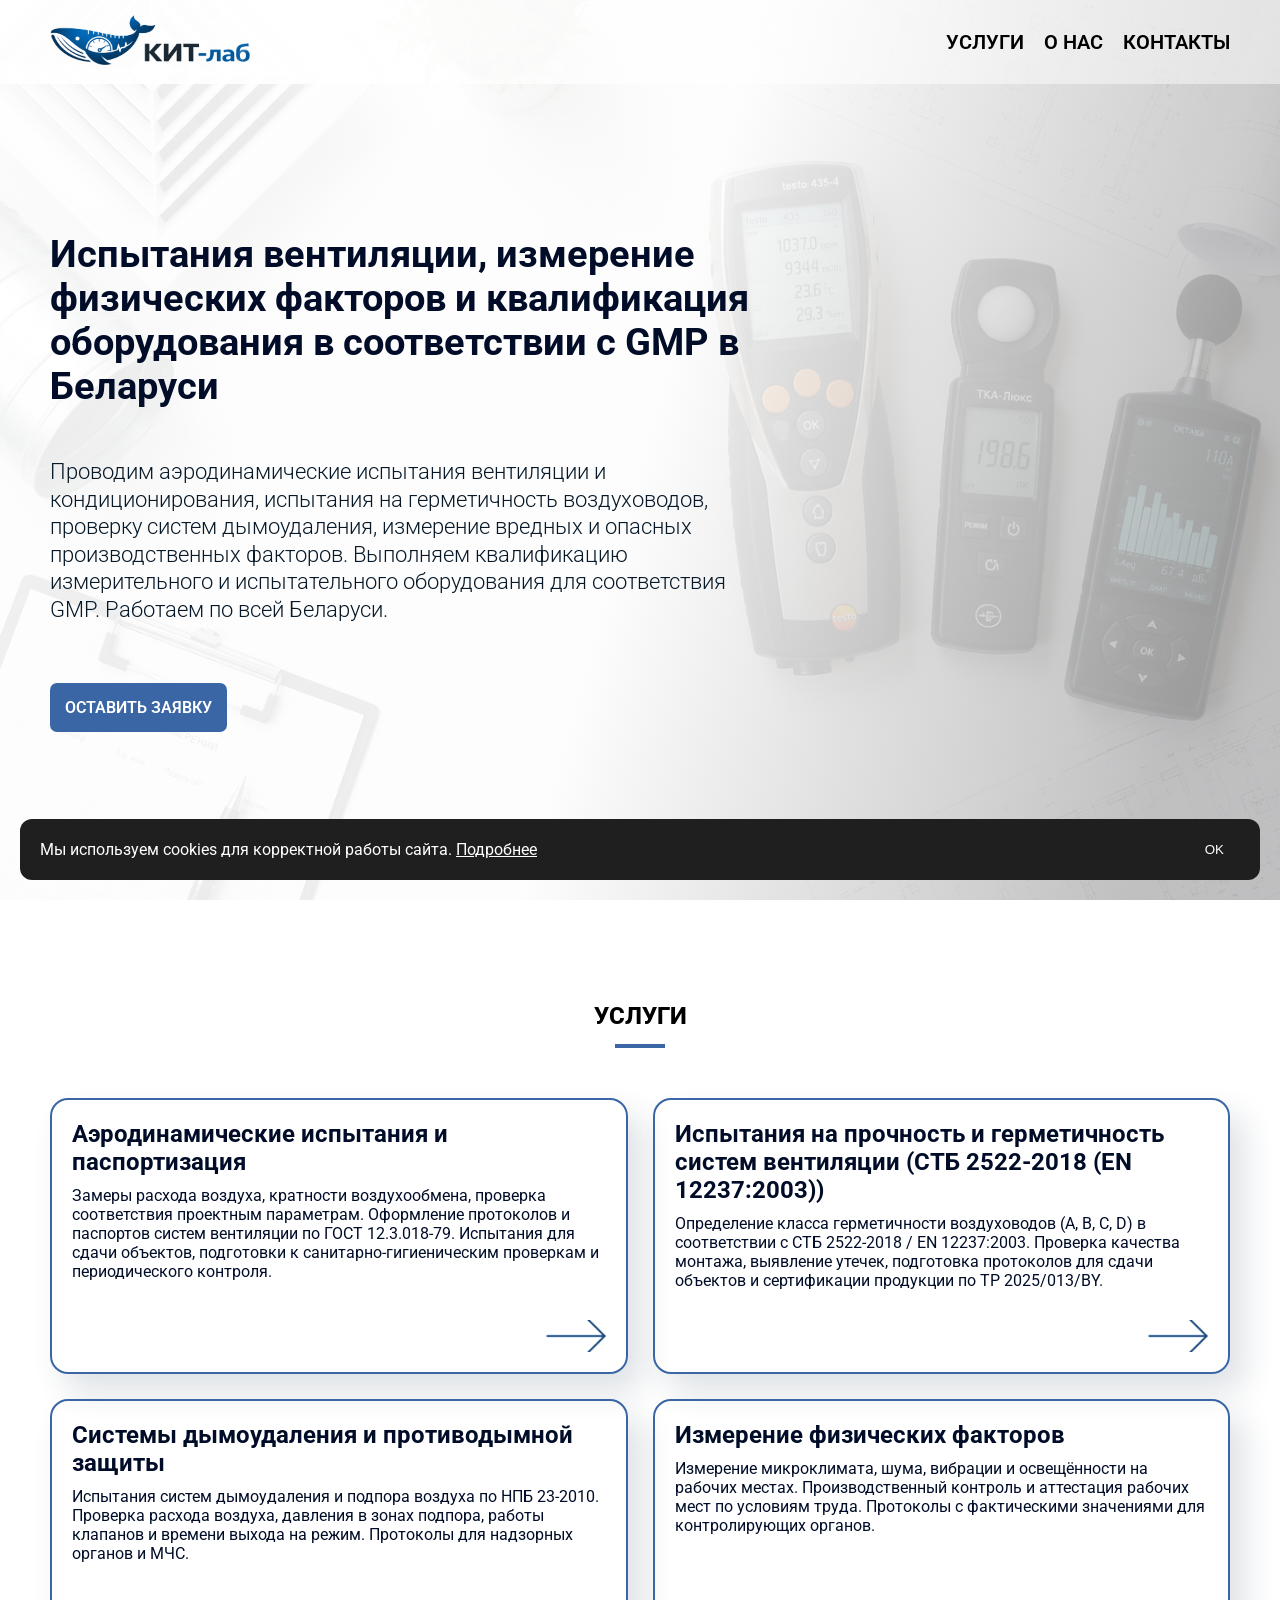
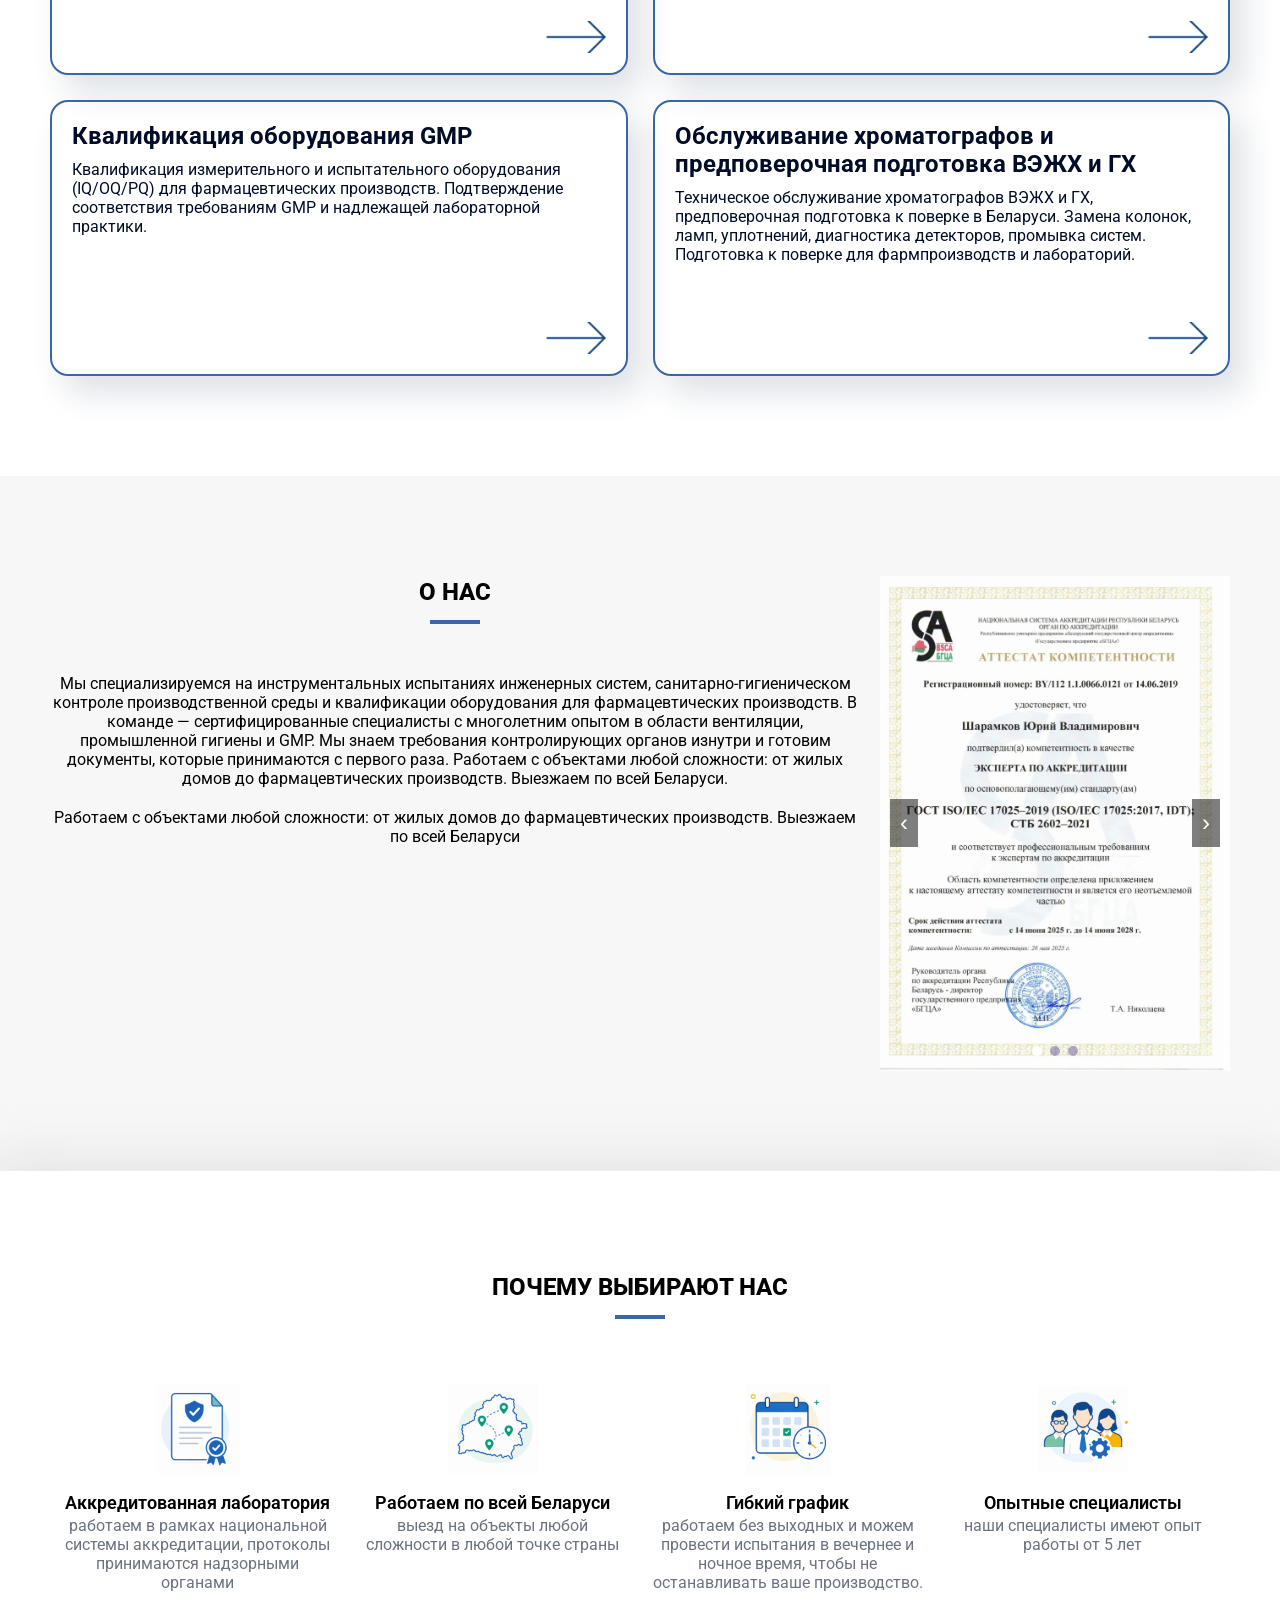
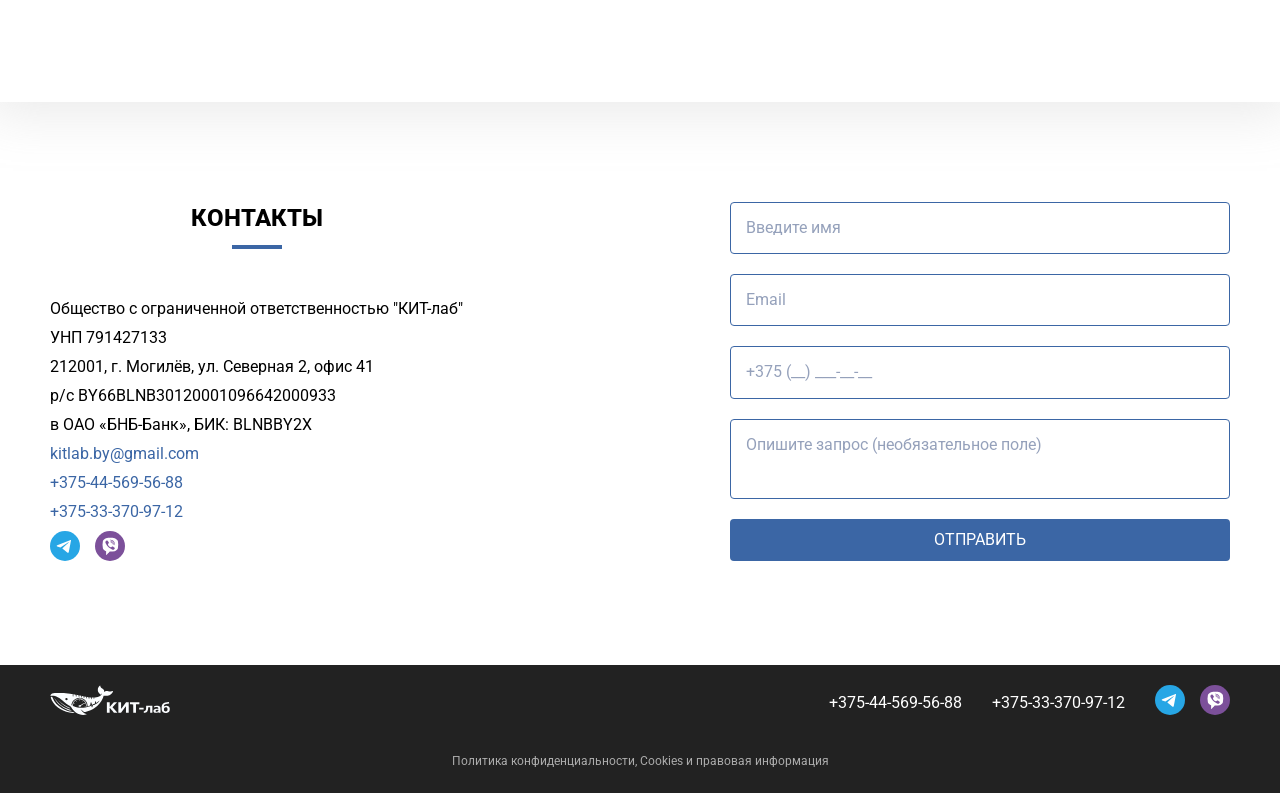
==== index.html @ 5da73a78 "first commit" ====
<!DOCTYPE html>
<html lang="ru">

<head>
	<meta charset="UTF-8">
	<meta name="viewport" content="width=device-width, initial-scale=1.0">

	<title>Испытания вентиляции, измерение физических факторов на рабочих местах и квалификация оборудования GMP |
		КИТ-лаб</title>

	<meta name="description"
		content="КИТ-лаб — аэродинамические испытания вентиляции, испытания на герметичность по СТБ 2522, системы дымоудаления, измерение физических факторов на рабочих местах и квалификация оборудования GMP. Могилёв и вся Беларусь.">
	<meta name="keywords"
		content="испытания вентиляции, паспортизация вентиляции, герметичность воздуховодов, СТБ 2522, системы дымоудаления, санитарно-гигиенический контроль, измерение микроклимата, шум на рабочих местах, квалификация оборудования GMP, аттестация рабочих мест, Могилёв, Беларусь">
	<!-- <meta property="og:type" content="website">
	<meta property="og:title" content="КИТ-лаб">
	<meta property="og:description" content="Аккредитация лабораторий, метрология, ППК и сертификация">
	<meta property="og:image" content="https://kit-lab.by/img/preview.jpg">
	<meta property="og:image:width" content="1200">
	<meta property="og:image:height" content="630">
	<meta property="og:url" content="https://kit-lab.by">
	<link rel="icon" href="/favicon.ico" sizes="any">
	<link rel="icon" href="https://kit-lab.by/favicon.ico" type="image/x-icon">
	<link rel="icon" type="image/svg+xml" href="/favicon.svg">
	<link rel="canonical" href="https://kit-lab.by/"> -->
	<link rel="preconnect" href="https://fonts.googleapis.com">
	<link rel="preconnect" href="https://fonts.gstatic.com" crossorigin>
	<link href="https://fonts.googleapis.com/css2?family=Roboto:ital,wght@0,100..900;1,100..900&display=swap"
		rel="stylesheet">
	<link rel="stylesheet" href="./css/style.css">
	<!-- <script type="application/ld+json">
{
  "@context": "https://schema.org",
  "@type": "Organization",
  "name": "КИТ-лаб",
  "url": "https://kit-lab.by",
  "logo": "https://kit-lab.by/img/logo.png",
  "email": "kitlab.by@gmail.com",
  "telephone": "+375445695688",
  "address": {
    "@type": "PostalAddress",
    "streetAddress": "ул. Северная 2, офис 41",
    "addressLocality": "Могилёв",
    "addressCountry": "BY"
  },
  "sameAs": [
    "https://t.me/LabKonsalting"
  ]
}
</script>
	<script type="application/ld+json">
{
  "@context": "https://schema.org",
  "@type": "ProfessionalService",
  "name": "КИТ-лаб",
  "image": "https://kit-lab.by/img/preview.jpg",
  "url": "https://kit-lab.by",
  "telephone": "+375445695688",
  "priceRange": "$$",
  "address": {
    "@type": "PostalAddress",
    "streetAddress": "ул. Северная 2, офис 41",
    "addressLocality": "Могилёв",
    "addressCountry": "BY"
  }
}
</script>
	<script type="application/ld+json">
{
  "@context": "https://schema.org",
  "@type": "WebSite",
  "name": "КИТ-лаб",
  "url": "https://kit-lab.by"
}
</script> -->
</head>

<body>
	<div class="header-hero">
		<header class="header">
			<div class="container">
				<div class="header-wrapper">
					<a href="index.html" class="header-logo">
						<img class="logo-img" src="./img/logo.png" alt="КИТ-лаб">
					</a>
					<button class="burger" id="burger" aria-label="Открыть меню">
						<span></span>
						<span></span>
						<span></span>
					</button>
					<nav class="menu" id="menu">
						<ul class="menu-list">
							<li class="menu-item"><a href="#area" class="link-main">Услуги</a></li>
							<li class="menu-item"><a href="#about" class=" link-main">О нас</a></li>
							<li class="menu-item"><a href="#contact" class=" link-main">Контакты</a></li>
						</ul>
					</nav>
				</div>
			</div>
		</header>
		<section class="hero">
			<div class="container">
				<div class="hero-wrapper">
					<h1 class="hero-title">Испытания вентиляции, измерение физических факторов и квалификация оборудования в
						соответствии с GMP в Беларуси
					</h1>
					<h2 class="hero-text">Проводим аэродинамические испытания вентиляции и кондиционирования, испытания на
						герметичность воздуховодов, проверку систем дымоудаления, измерение вредных и опасных производственных
						факторов. Выполняем квалификацию измерительного и испытательного оборудования для соответствия GMP.
						Работаем по всей Беларуси.</h2>
					<div class="btn-block">
						<a class="hero-button" href="#contact">Оставить заявку</a>
					</div>
				</div>
			</div>
		</section>
	</div>
	<div class="wrap">
		<main class="main">
			<section class="area" id="area">
				<div class="container">
					<h2 class="area-title title">Услуги</h2>
					<span class="line"></span>
					<div class="card-wrapper">
						<a href="accreditacia.html" class="card-link">
							<article class="card">

								<div class="card-info">
									<h3 class="card-title">Аэродинамические испытания и паспортизация</h3>
									<p class="card-text">Замеры расхода воздуха, кратности воздухообмена, проверка соответствия
										проектным параметрам. Оформление протоколов и паспортов систем вентиляции по ГОСТ
										12.3.018-79. Испытания для сдачи объектов, подготовки к санитарно-гигиеническим проверкам
										и периодического контроля.</p>
									<img class="card-img" src="./img/icons/arrow.png" alt="">
								</div>

							</article>
						</a>
						<a href="provider.html" class="card-link">
							<article class="card">
								<div class="card-info">
									<h3 class="card-title">Испытания на прочность и герметичность систем вентиляции (СТБ
										2522-2018 (EN 12237:2003))</h3>
									<p class="card-text">Определение класса герметичности воздуховодов (A, B, C, D) в
										соответствии с СТБ 2522-2018 / EN 12237:2003. Проверка качества монтажа, выявление утечек,
										подготовка протоколов для сдачи объектов и сертификации продукции по ТР 2025/013/BY.</p>
									<img class="card-img" src="./img/icons/arrow.png" alt="">
								</div>
							</article>
						</a>
						<a href="metrovogiya.html" class="card-link">
							<article class="card">

								<div class="card-info">
									<h3 class="card-title">Системы дымоудаления и противодымной защиты</h3>
									<p class="card-text">Испытания систем дымоудаления и подпора воздуха по НПБ 23-2010. Проверка
										расхода воздуха, давления в зонах подпора, работы клапанов и времени выхода на режим.
										Протоколы для надзорных органов и МЧС.</p>
									<img class="card-img" src="./img/icons/arrow.png" alt="">
								</div>

							</article>
						</a>
						<a href="certification.html" class="card-link">
							<article class="card">
								<div class="card-info">
									<h3 class="card-title">Измерение физических факторов </h3>
									<p class="card-text">Измерение микроклимата, шума, вибрации и освещённости на рабочих местах.
										Производственный контроль и аттестация рабочих мест по условиям труда. Протоколы с
										фактическими значениями для контролирующих органов.</p>
									<img class="card-img" src="./img/icons/arrow.png" alt="">
								</div>
							</article>
						</a>
						<a href="certification.html" class="card-link">
							<article class="card">
								<div class="card-info">
									<h3 class="card-title">Квалификация оборудования GMP </h3>
									<p class="card-text">Квалификация измерительного и испытательного оборудования (IQ/OQ/PQ) для
										фармацевтических производств. Подтверждение соответствия требованиям GMP и надлежащей
										лабораторной практики.</p>
									<img class="card-img" src="./img/icons/arrow.png" alt="">
								</div>
							</article>
						</a>
						<a href="certification.html" class="card-link">
							<article class="card">
								<div class="card-info">
									<h3 class="card-title">Обслуживание хроматографов и предповерочная подготовка ВЭЖХ и ГХ </h3>
									<p class="card-text">Техническое обслуживание хроматографов ВЭЖХ и ГХ, предповерочная
										подготовка к поверке в Беларуси. Замена колонок, ламп, уплотнений, диагностика детекторов,
										промывка систем. Подготовка к поверке для фармпроизводств и лабораторий.</p>
									<img class="card-img" src="./img/icons/arrow.png" alt="">
								</div>
							</article>
						</a>
					</div>
				</div>
			</section>
			<section class="about" id="about">
				<div class="container">
					<div class="about-wrap">
						<div class="about-info">
							<h2 class="about-title title">О нас</h2>
							<span class="line"></span>
							<p class="about-text text">Мы специализируемся на инструментальных испытаниях инженерных систем,
								санитарно-гигиеническом контроле производственной среды и квалификации оборудования для
								фармацевтических производств.

								В команде — сертифицированные специалисты с многолетним опытом в области вентиляции,
								промышленной гигиены и GMP. Мы знаем требования контролирующих органов изнутри и готовим
								документы, которые принимаются с первого раза.

								Работаем с объектами любой сложности: от жилых домов до фармацевтических производств. Выезжаем
								по всей Беларуси.
							</p>
							<p class="about-text text">Работаем с объектами любой сложности: от жилых домов до фармацевтических производств. Выезжаем по всей Беларуси</p>
						</div>
						<div class="slider">
							<div class="slides">
								<img src="img/sertificats/1.01.webp" class="slide active" alt="Сертификат специалиста КИТ-лаб">
								<img src="img/sertificats/1.03.webp" class="slide" alt="Сертификат специалиста КИТ-лаб">
								<img src="img/sertificats/1.13.webp" class="slide" alt="Сертификат специалиста КИТ-лаб">
								
							</div>
							<div class="dots"></div>
							<button class="prev">‹</button>
							<button class="next">›</button>
						</div>
					</div>
				</div>
			</section>
			<section class="why">
				<div class="container">
					<div class="why-wrapper">
						<h2 class="title">Почему выбирают нас</h2>
						<span class="line"></span>
						<div class="box-wrap">
							<article class="why-box">
								<img src="./img/why/1.png" alt="" class="why-img">
								<h3>Аккредитованная лаборатория</h3>
								<p>работаем в рамках национальной системы аккредитации, протоколы принимаются надзорными органами</p>
							</article>
							<article class="why-box">
								<img src="./img/why/2.png" alt="" class="why-img">
								<h3>Работаем по всей Беларуси</h3>
								<p>выезд на объекты любой сложности в любой точке страны</p>
							</article>
							<article class="why-box">
								<img src="./img/why/3.png" alt="" class="why-img">
								<h3>Гибкий график </h3>
								<p>работаем без выходных и можем провести испытания в вечернее и ночное время, чтобы не останавливать ваше производство.</p>
							</article>
							<article class="why-box">
								<img src="./img/why/4.png" alt="" class="why-img">
								<h3>Опытные специалисты</h3>
								<p>наши специалисты имеют опыт работы от 5 лет</p>
							</article>
						</div>
					</div>
				</div>
			</section>
			<section class="contact" id="contact">
				<div class="container">
					<div class="contact-wrapper">
						<div class="contact-info">
							<h2 class="title">контакты</h2>
							<span class="line"></span>
							<ul class="contact-list">
								<li>Общество с ограниченной ответственностью "КИТ-лаб"</li>
								<li>УНП 791427133</li>
								<li>212001, г. Могилёв, ул. Северная 2, офис 41</li>
								<li>р/с BY66BLNB30120001096642000933</li>
								<li>в ОАО «БНБ-Банк», БИК: BLNBBY2X</li>
								<li><a class="cont-link" href="mailto:kitlab.by@gmail.com">kitlab.by@gmail.com</a></li>
								<li><a class="cont-link" href="tel:+375445695688">+375-44-569-56-88</a></li>
								<li><a class="cont-link" href="tel:+375333709712">+375-33-370-97-12</a></li>

							</ul>
							<ul class="contact-list-flex">
								<li>
									<a href="https://t.me/LabKonsalting" target="_blank">
										<img class="sotial-img" src="./img/icons/telegramm.svg" alt="Telegram КИТ-лаб">
									</a>
								</li>
								<li><a href="viber://chat?number=+375445695688" target="_blank">
										<img class="sotial-img" src="./img/icons/viber.svg" alt="Viber КИТ-лаб">
									</a></li>
							</ul>
						</div>
						<div class="contact-form">
							<form id="contactForm" action="https://formspree.io/f/xvzlyvwe" method="POST">
								<input type="text" name="name" required placeholder="Введите имя">
								<!-- <input type="text" name="company" placeholder="Название организации"> -->
								<input type="email" name="email" required placeholder="Email">
								<input type="tel" name="tel" id="phone" required placeholder="+375 (__) ___-__-__"
									pattern="^\+375\s\(\d{2}\)\s\d{3}-\d{2}-\d{2}$">
								<!-- <div class="fieldset-wrap">
									<fieldset>
										<legend>выберете запрос</legend>
										<div class="checkbox-item">
											<input id="accreditation" class="checkbox-input" type="checkbox" name="accreditation">
											<label for="accreditation" class="checkbox-label">Аккредитация</label>
										</div>
										<div class="checkbox-item">
											<input id="metrology" class="checkbox-input" type="checkbox" name="metrology">
											<label for="metrology" class="checkbox-label">Метрологическое обеспечение</label>
										</div>
										<div class="checkbox-item">
											<input id="certification" class="checkbox-input" type="checkbox" name="certification">
											<label for="certification" class="checkbox-label">Сертификация и декларирование</label>
										</div>
										<div class="checkbox-item">
											<input id="provaider" class="checkbox-input" type="checkbox" name="provider">
											<label for="provaider" class="checkbox-label">Межлабораторные сличения</label>
										</div>
										<div class="checkbox-item">
											<input id="other" class="checkbox-input" type="checkbox" name="other">
											<label for="other" class="checkbox-label">другое</label>
										</div>
									</fieldset>
								</div> -->
								<textarea name="message" placeholder="Опишите запрос (необязательное поле)"></textarea>

								<button class="btn-form" type="submit">Отправить</button>
							</form>

							<p id="formStatus"></p>
						</div>
					</div>
				</div>
			</section>
			<!-- <section class="useful-materials" id="news">
				<div class="container">
					<div class="useful-wrapper">
						<h2 class="useful-title title">Статьи и полезные материалы</h2>
						<span class="line"></span>
						<div class="news-wrapper">
							<div class="news-card-wrapper">
								<a href="news6.html">
									<article class="news-card">
										<img class="news-img" src="img/news/6.webp"
											alt="Новые строительные правила СП 4.03.03-2026">
										<div class="new-info">
											<h3 class="news-title">Отменен СТБ 2039-2010: введены новые строительные правила СП
												4.03.03-2026</h3>
											<p class="news-text">С 25 апреля 2026 года в Республике Беларусь введены в действие
												новые
												строительные правила СП 4.03.03-2026 «Системы внутреннего газоснабжения зданий и
												сооружений. Контроль качества работ». Документ введен впервые взамен СТБ 2039-2010 и
												СТБ 2020-2009 (раздел 9)
											</p>
										</div>
										<a class="news-link" href="news6.html">читать</a>
									</article>
								</a>
								<a href="news1.html">
									<article class="news-card">
										<img class="news-img" src="img/news/1.webp"
											alt="Изменения в аккредитации лабораторий 2025-2026">
										<div class="new-info">
											<h3 class="news-title">Аккредитация 2025–2026: что реально изменилось и где лаборатории
												теряют месяцы</h3>
											<p class="news-text">В 2025–2026 годах система аккредитации лабораторий претерпела
												существенные
												изменения. Они затронули сразу несколько уровней:
											</p>
										</div>
										<a class="news-link" href="news1.html">читать</a>
									</article>
								</a>
								<a href="news3.html">
									<article class="news-card">
										<img class="news-img" src="img/news/3.webp" alt="Проверки квалификации лабораторий ППК">
										<div class="new-info">
											<h3 class="news-title">ППК: формальность, которая может стоить аккредитации</h3>
											<p class="news-text">Проверки квалификации (ППК) являются одним из ключевых элементов
												оценки компетентности лаборатории.
												Это закреплено в требованиях ГОСТ ISO/IEC 17025 (п. 7.7.2), где участие в ППК
												рассматривается как инструмент подтверждения
											</p>

										</div>
										<a class="news-link" href="news3.html">читать</a>
									</article>
								</a>

							</div>
							<a class="news-button" href="novosti.html">Посмотреть всё</a>
						</div>
					</div>
				</div>
			</section> -->
		</main>
	</div>
	<button id="scrollTopBtn" title="Наверх"><img src="" alt=""></button>
	<footer class="footer">
		<div class="container">
			<div class="footer-wrapper">
				<div class="logo-wrap">
					<a href="index.html">
						<img class="footer-logo" src="./img/logo-header.svg" alt="">
					</a>
				</div>

				<div class="footer-contact">
					<a class="footer-tel" href="tel:+375445695688">+375-44-569-56-88</a>
					<a class="footer-tel" href="tel:+375333709712">+375-33-370-97-12</a>
					<div class="sotial">
						<a href="https://t.me/LabKonsalting" target="_blank">
							<img class="sotial-img" src="./img/icons/telegramm.svg" alt="Telegram КИТ-лаб">
						</a>
						<a href="viber://chat?number=+375445695688" target="_blank">
							<img class="sotial-img" src="./img/icons/viber.svg" alt="Viber КИТ-лаб">
						</a>
					</div>
				</div>
			</div>
			<a class="policy-privacy" href="privacy-policy.html">Политика конфиденциальности, Cookies и правовая
				информация</a>

		</div>

	</footer>
	<div class="cookie-banner">
		<p>
			Мы используем cookies для корректной работы сайта.
			<a href="privacy-policy.html">Подробнее</a>
		</p>

		<button class="cookie-btn">
			OK
		</button>
	</div>
	<script src="./js/main.js"></script>

</body>

</html>
---- css/style.css ----
*,
*::before,
*::after {
	margin: 0;
	padding: 0;
	box-sizing: border-box;
	
}

a {
	text-decoration: none;
	color: #f1f1f1;
}
a:hover {
	text-decoration: none;
}
a:visited {
  text-decoration: none;
}
ul, ol {
	list-style: none;
}
button {
	border: none;
	background-color: transparent;
	cursor: pointer;
	transition: 0.2s;
}

:root {
	--font-fam: "Roboto", sans-serif;
	--txt-color: #6B7280;
	--bg-color: #f7f7f7;;
	--title-color: #010d28;
	--primary-color: #3b66a5;
	--dark-blue-color: #3d5990
}

html {
	scroll-behavior: smooth;
}
body {
	font-family: var(--font-fam);
	width: 100%;
}
section {
	padding: 100px 0;
}
/* Главная */

/* секция1 и хедер */
.header-hero {
	min-height: 100svh;
	background:linear-gradient(285deg, rgb(186 186 186 / 83%) 10%, rgb(255 255 255 / 92%) 50%), url(../img/BG3.png);
	background-repeat: no-repeat;
	background-size: cover;
	background-position: center;
	display: flex;
	flex-direction: column;
}

.container {
	max-width: 1200px;
	width: 100%;
	padding: 0px 10px;
	margin: 0 auto;
}

.header {
	width: 100%;
	background: linear-gradient(276deg, rgb(254 254 254 / 47%) 20%, rgb(255 255 255 / 90%) 80%);
}

.header-wrapper {
	display: flex;
	justify-content: space-between;
	flex-wrap: wrap;
	padding: 15px 0px;
	width: 100%;
}
.logo-img { 
	max-width: 200px;
	width: 100%;
}
.menu {
	align-self: center;
}
.menu-list {
	display: flex;
	gap: 20px;
	justify-content: center;
	 
}
.menu-item {
	align-self: center;
	text-transform: uppercase;
	transition: 0.2s all ease-out;
	    font-weight: 600;
    font-size: 20px;
	
}
.menu-item:hover {
	transform: translateY(-2px);
}
/* .menulink {
	transition: 0.3s all ease-in-out;
	color: #111;
}
.menulink:visited{
	color: #222222;
}
.menulink:hover {
	color: var(--primary-color);
} */
.link-main{
	color: #000000;
}
.link-main:hover {
	color: var(--primary-color);
}
/* burger */
.burger {
  display: none;
  flex-direction: column;
  gap: 6px;
  background: none;
  border: none;
  cursor: pointer;
  align-self: center;
}

.burger span {
  width: 25px;
  height: 3px;
  background: rgb(0, 0, 0);
  transition: 0.3s;
}

/* секция 1 */
.hero {
 flex-grow: 1;
  align-content: center;
  padding: 50px 0;
}

.hero-wrapper {
	display: flex;
	flex-direction: column;
	gap: 30px;
	flex-wrap: wrap;
	height: 100%;
	/* align-content: flex-end; */
}

.hero-title {
	font-size: clamp(28px, 5vw, 38px);
	max-width: 750px;
	color: var(--title-color);
	text-shadow: var(--txt-color);
	margin-bottom: 20px;
}
.hero-text {
	font-size: clamp(16px, 2vw, 22px);
	font-weight: 300;
	line-height: 125%;
	color: rgb(7, 25, 40);
	max-width: 700px;
	margin-bottom: 30px;
}

.btn-block {
	display: flex;
	/* justify-content: center; */
}
.hero-button {
	background-color: var(--primary-color);
	padding: 15px 15px;
	border-radius: 7px;
	font-size: 16px;
	font-weight: 600;
	text-transform: uppercase;
	color: #ffffff;
	margin-bottom: 20px;
	transition: all 0.3s ease-in;
}
.hero-button:hover {
	background-color: #ffffff;
	color: var(--primary-color);
	
}

.wrap {
	display: flex;
	flex-direction: column;
}
main {
  flex: 1 0 auto;
}

/* секция о нас */
.about {
	background-color: var(--bg-color);
}
.about-wrap {
	display: flex;
	justify-content: space-between;
	gap: 20px;
}
.about-info {
	text-align: center;
}

.slider {
  position: relative;
  max-width: 350px;
  overflow: hidden;
  align-self: center;
}

.slides {
  display: flex;
  transition: transform 0.6s ease-in-out;
}

.slide {
  min-width: 100%;
}

.dots {
  position: absolute;
  bottom: 15px;
  left: 50%;
  transform: translateX(-50%);
  display: flex;
  gap: 8px;
  z-index: 2;
}

.dot {
  width: 10px;
  height: 10px;
  border-radius: 50%;
  background: rgba(45, 31, 129, 0.356);
  cursor: pointer;
}

.dot.active {
  background: white;
}
.slider button {
  position: absolute;
  top: 50%;
  transform: translateY(-50%);
  font-size: 24px;
  background: rgba(0,0,0,0.5);
  color: white;
  border: none;
  cursor: pointer;
  padding: 10px;
}

.prev { left: 10px; }
.next { right: 10px; }
/*общий для секций title*/
.title {
	text-align: center;
	text-transform: uppercase;
	line-height: 140%;
	font-weight: 800;
	margin-bottom: 10px;
}
span.line{
	display: block;
	max-width: 50px;
	height: 4px;
	background-color: var(--primary-color);
	margin: 0 auto;
	margin-bottom: 50px;
}

.about-info > p{
	margin-bottom: 20px;
}
.about-img {
	max-width: 400px;
	width: 100%;
	object-fit: cover;
	flex-basis: auto;
	flex-shrink: 0;
	border-radius: 15px;
}



/* секция наши направления*/

.card-wrapper {
	display: grid;
	grid-template-columns: repeat(2, 1fr);
	grid-auto-rows: 1fr;
	gap: 25px;
}
.card-link {
display: flex;
flex: 1;

}
.card {
	display: flex;
	flex-direction: row-reverse;
	flex: 1;
	gap: 25px;
	padding: 20px;
	border: 2px solid var(--primary-color);
	border-radius: 18px;
	box-shadow: 14px 17px 31px 1px rgba(17, 48, 73, 0.132);
	transition: 0.2s all ease-in-out;
	position: relative;
	color: var(--title-color);
	
}
.card:hover{
	background-color: var(--primary-color);
	color: #ffff;
	box-shadow: 14px 17px 31px 1px rgba(17, 48, 73, 0.69);
	transform: translateY(-2px);
}

.card::before {
	content: '';
	background-image: url(../img/icons/whale1.png);
	width: 60px;
	height:60px;
	background-repeat: no-repeat;
	background-position: center;
	background-size:contain;
	position: absolute;
	top: 80%;
	right: 0;
	opacity: 0;
	transition: 0.5s all ease-in-out ;
	
}
.card:hover::before {
 opacity: 1;
transform: translate(-50%, -60%);
}
.card-img {
	max-width: 60px;
	
	width: 100%;
	filter: invert(0.8) sepia(1) saturate(5) hue-rotate(175deg);
	transition: 0.15s all ease-in-out;
	align-self: flex-end;
}

.card:hover .card-img {
	filter: invert(0)
}
.card-info {
	display: flex;
	flex-direction: column;
}
.card-title {
	margin-bottom: 10px;
	font-size: 24px;
}
.card-text {
	flex-grow: 1;
	flex-shrink: 1;
	margin-bottom: 30px;
}

/* секция Why */
.why {
	box-shadow: 0px 0px 50px 12px rgba(172, 172, 172, 0.26);
}

.box-wrap {
	display: flex;
	
}
/* .why-box:nth-child(2) {
	border-right: 2px solid #4f8ff0;
	border-left: 2px solid #4f8ff0;
} */
.why-box {
	padding: 10px;
	background-color: inherit;
 	flex-grow: 1;
	flex-basis: 0;
	display: flex;
	flex-direction: column;
	align-items: center;
}
.why-box h3 {
	font-size: 18px;
	font-weight: 600;
	line-height: 150%;
	text-align: center;
}
.why-box p {
	font-size: 16px;
	text-align: center;
	color: var(--txt-color);
}
.why-img {
	width: 100px;
	margin-bottom: 10px;
	
}





/* секция контакт */

.contact-wrapper {
	display: flex;
	justify-content: space-between;
	gap: 15px;
}

.contact-list-flex{
	display: flex;
	gap: 15px;
}
.contact-list li{
	margin-bottom: 10px;
}
.cont-link {
	color: var(--primary-color);
}
.cont-link:hover {
	color: #3b6bb3;
}
.contact-form {
	min-width: 500px;
}
.contact-form form{
	display: flex;
	flex-direction: column;
	width: 100%;
	gap: 20px;
}

/* fieldset {
	display: flex;
	width: 100%;
	padding: 30px 15px;
	flex-wrap: wrap;
	gap: 20px;
} */
textarea{
	width: 100%;
	min-height: 80px;
	resize: none;
}
input, textarea {
	width: 100%;
	border: 1px solid var(--primary-color);
	border-radius: 4px;
	padding: 14px 15px;
}
input, textarea, label, legend, .btn-form {
	font-weight: 400;
	font-size: 16px;
	line-height: 140%;
	color: #0a0a0b;
	font-family: inherit;
}
input::placeholder, textarea::placeholder {
	/* font-weight: 400;
	font-size: 16px;
	line-height: 140%; */
	color: #95a1bb;
	/* font-family: inherit; */
}
legend {
	text-transform: capitalize;
}
.checkbox-input {
	appearance: none;
	width: 15px;
	height: 15px;
	border: 1px solid var(--primary-color);
	border-radius: 2px;
	background-color: #fff;
	cursor: pointer;
	transition: color 0.1s ease-in-out, background-color 0.1s ease-in-out, border-color 0.1s ease-in-out, box-shadow 0.1s ease-in-out; 
	margin: 0;
	padding: 0;
}
.checkbox-input:checked {
	background-color: var(--primary-color);
	border-color: var(--primary-color);
	background-image: url("[data-uri]");
	background-repeat: no-repeat;
	background-position: center;
}
/* Эффект нажатия */
.checkbox-input:active{
	filter: brightness(90%);
}

/* Смена цвета границы при наведении */
.checkbox-input:hover:not(:disabled) {
	background-color: #e3e3e3;
}


.btn-form {
	width: 100%;
	background-color: var(--primary-color);
	color: #fff;
	text-transform: uppercase;
	padding: 10px 10px;
	transition: all 0.2s ease-in-out;
	border-radius: 4px;
}
.btn-form:hover {
	background-color: var(--txt-color);
	transform: translateY(-3px);
}

/* секция полезные материалы */
.useful-materials {
	background-color: var(--bg-color);
	box-shadow: 0px 0px 50px 12px rgba(172, 172, 172, 0.26);
}

.useful-text {
	margin-bottom: 20px;
}

.news-wrapper {
	display: flex;
	flex-direction: column;
	gap: 50px;
}
.news-card-wrapper {
	display: flex;
	justify-content: space-between;
	gap: 20px;
	flex-wrap: wrap;

}
.news-card {
	padding: 10px 10px;
	flex: 1;
	display: flex;
	flex-direction: column;
	border-radius: 10px;
}
.new-info {
flex-shrink: 1;
flex-grow: 1;
display: flex;
flex-direction: column;
margin-bottom: 10px;
}
.news-img {
	height: 200px;
	width: 100%;
	object-fit: cover;
	border-radius: 6px;
	margin-bottom: 10px;
}

.news-title {
	margin-bottom: 10px;
	font-size: 22px;
	flex-grow: 1;
}
.news-text {
	display: -webkit-box;
  -webkit-line-clamp: 3; /* Количество строк */
  -webkit-box-orient: vertical;
  overflow: hidden; /* Скрывает лишний текст */
  
}
.news-link {
	flex-shrink: 0;
	color: #010101;

}
.news-link:hover {
	color: var(--primary-color);
}

.news-button {
	background-color: var(--primary-color);
	color: #ffff;
	font-size: 18px;
	padding: 10px 30px;
	align-self: center;
	border-radius: 5px;
	transition: all 0.2s ease-in-out;
}
.news-button:hover {
	background-color: var(--txt-color);
	transform: translateY(-3px);
}

#scrollTopBtn {
  position: fixed;
  bottom: 10px;
  right: 10px;
  z-index: 1000;
  display: none; 
  width: 30px;
  height: 30px;
	background: url(../img/icons/Arrow-down.svg);
	transform: rotate(180deg);
	background-repeat: no-repeat;
	background-position: center;
	background-size: cover;
	filter: invert(0.8) sepia(0.1) saturate(5) hue-rotate(170deg);
  font-size: 20px;
  cursor: pointer;
  transition: all 0.1s ease;
}


#scrollTopBtn:hover {
 	filter: invert(0.6) sepia(0.1) saturate(5) hue-rotate(175deg);
}

footer {
	background-color: #222;
	flex: 0 0 auto;
	padding: 10px 0px;
	
}
.footer-wrapper {
	display: flex;
	justify-content: space-between;
	margin-bottom: 10px;
	align-items: center;
	padding: 10px 0;
	flex-wrap: wrap;
}
.logo-wrap {
	display: flex;
	flex-direction: column;
}

.footer-logo {
	max-width: 120px;
	filter: invert(1) sepia(1) saturate(1) hue-rotate(175deg);
	transition: all ease-in-out 0.3s;
}
.footer-logo:hover {
	filter: invert(0.3) sepia(0.6) saturate(5) hue-rotate(170deg);
}
.footer-contact {
	display: flex;
	gap: 30px;
}
.footer-tel {
	display: flex;
	align-self: center;
	color: #ffff;
	text-decoration: none;
	/* font-size: clamp(16px, 1vw, 20px); */
	transition: all ease-in-out 0.3s;
	font-size: 16px;
}
.footer-tel:hover {
	color: var(--primary-color);
	transform: translateY(-3px);
}
.sotial {
	display: flex;
	gap: 15px;
}
.sotial a {
	transition: all 0.3s ease-in-out;
}
.sotial a:hover {
	transform: translateY(-3px);
}
.sotial-img {
	width: 30px;

}
.policy-privacy {
	padding: 15px 0;
	display: block;
	text-align: center;
	color: #acacac;
	font-size: 12px;
	transition: all 0.3s ease-in;
}
.policy-privacy:hover{
	color: #ffffff;
}

/* ___главная */

/* политика приватности */
.privacy-wrapper h1{
	margin: 25px 0;

}
.privacy-wrapper p{
	text-indent: 20px;
	margin-bottom: 20px;
}
.privacy-wrapper h2{
	text-align: center;
	margin-bottom: 20px;
}
.privacy-wrapper ul{
list-style: circle;
margin-left: 50px;
margin-bottom: 20px;
}
.aftor-box{
display: flex;
}
.aftor {
	font-size: 8px;
}
/* _____политика приватности */




/* Cтраница с новостями_________ */
.stoty-wrap {
	display: grid;
	grid-template-columns: repeat(3, 1fr);
	gap: 28px;
	margin-bottom: 50px;
}
.story-box:first-child {
	grid-column: span  2; 
  /* grid-row: span 1; */
}
.stoty-wrap:nth-child(2) {
	grid-column: span  1; 
  grid-row: span 2;
}
.story-box{
	display: flex;
	flex-direction: column;
	gap: 20px;
	justify-content: space-between;
}
.story-box:nth-child(2) .story-img{
	flex-grow: 1;
}
.story-img {
	width: 100%;
	object-fit: cover;
	border-radius: 10px;
}

.story-title {
	font-size: 22px;
	margin-bottom: 20px;
}
.story-text {
	display: -webkit-box;
	line-clamp: 5;
  -webkit-line-clamp: 5; /* Количество строк */
  -webkit-box-orient: vertical;
  overflow: hidden;
}
.story-btn {
	width: 100%;
	background-color: var(--primary-color);
	color: #ffffff;
	font-size: 18px;
	border-radius: 5px;
	padding: 10px 30px;
	transition: all 0.2s ease-in-out;
	text-align: center;
}
.story-btn:hover {
	background-color: var(--txt-color);
	transform: translateY(-3px);
}

/* _______________Cтраница с новостями */



/* cookie ____*/
.cookie-banner {
	position: fixed;
	bottom: 20px;
	left: 20px;
	right: 20px;
	display: none;
	align-items: center;
	justify-content: space-between;
	gap: 20px;

	padding: 15px 20px;

	background: #1f1f1f;
	color: #fff;

	border-radius: 12px;

	z-index: 1000;
}

.cookie-banner a {
	color: #fff;
	text-decoration: underline;
}

.cookie-btn {
	padding: 8px 16px;
	border: none;
	cursor: pointer;
	border-radius: 6px;
	color: #ffffff;
}
/* _____ cookie*/

/* адаптив для планшетов */
@media screen and (max-width: 768px ) {
	.burger {
    display: flex;
  }
  .menu {
    position: absolute;
    top: 80px;
	 left: 0;
	backdrop-filter: blur(10px);
	height: calc(100vh - 10px);
	width: 100%;
    transform: translateY(-100%);
    transition: transform 0.3s ease;
	align-content: center;
	text-align: center;
	opacity: 0;
	visibility: hidden;
	z-index: 100;
  }
   .link-main{
	 color: #ffffff;
  }
  .link-main:visited {
	color: #ffffff;
  }
  .menulink {
	color: #000000;
  }
  .menu-list {
    flex-direction: column;
    padding: 20px;
	color: #ebebeb;
  }
  .menulink:visited {
	color: #000000;
  }
  .menu.active {
    transform: translateY(0);
	 opacity: 1;
	 visibility: visible;
  }
  .no-scroll {
	 overflow: hidden;
  height: 100%; 
  }
  /* Анимация бургера */
  .burger.active span:nth-child(1) {
    transform: rotate(45deg) translate(8px, 5px);
  }

  .burger.active span:nth-child(2) {
    opacity: 0;
  }

  .burger.active span:nth-child(3) {
    transform: rotate(-45deg) translate(8px, -5px);
  }
	.header-hero {
	background-attachment: unset;
	}
	.about-wrapper {
		flex-direction: column;
	}
	.about-img {
		align-self: center;
	}
	.news-card-wrapper {
		flex-direction: column;
	}
	.contact-wrapper {
		flex-direction: column;
	}
	.contact-form {
		align-self: center;
	}
	
	.sotial {
	align-self: center;
}
/* страница новостей	 */
.article__title {
	font-size: 28px;
}
.article .img-box{
	align-self: center;
	flex-direction: column;
	gap: 24px;
}
.article-img {
	align-self: center;
	width: 100%;
}
.article__button {
	align-self: center;
}
.stoty-wrap {
 grid-template-columns: repeat(2, 1fr);

}

/* cookie */
 .cookie-banner {
    flex-direction: column;
    align-items: flex-start;
  }

  .cookie-btn {
    width: 100%;
  }
}
/* адаптив телефон */
@media screen and (max-width: 576px){

	.box-wrap {
		flex-direction: column;
		
	}
	.why-box:nth-child(2) {
	border-right: none;
	border-left: none;
	border-bottom: 2px solid #4f8ff0;
	border-top: 2px solid #4f8ff0;
}
.card-wrapper {

	grid-template-columns:  1fr;
}

.card::before {
	display: none;
}
.about-wrap {
	flex-direction: column;
	gap: 20px;
}
.footer-contact {
		flex-direction: column;
		gap: 10px;
	}
	.stoty-wrap {
 grid-template-columns: repeat(1, 1fr);
}
.story-box:first-child {
	grid-column: auto; 

}
.stoty-wrap:nth-child(2) {
	grid-column: auto; 
  grid-row: auto;
}
.article__header {
	text-align: center;
}
}
@media screen and (max-width: 370px) {
	.footer-wrapper {
		flex-direction: column;
}

}
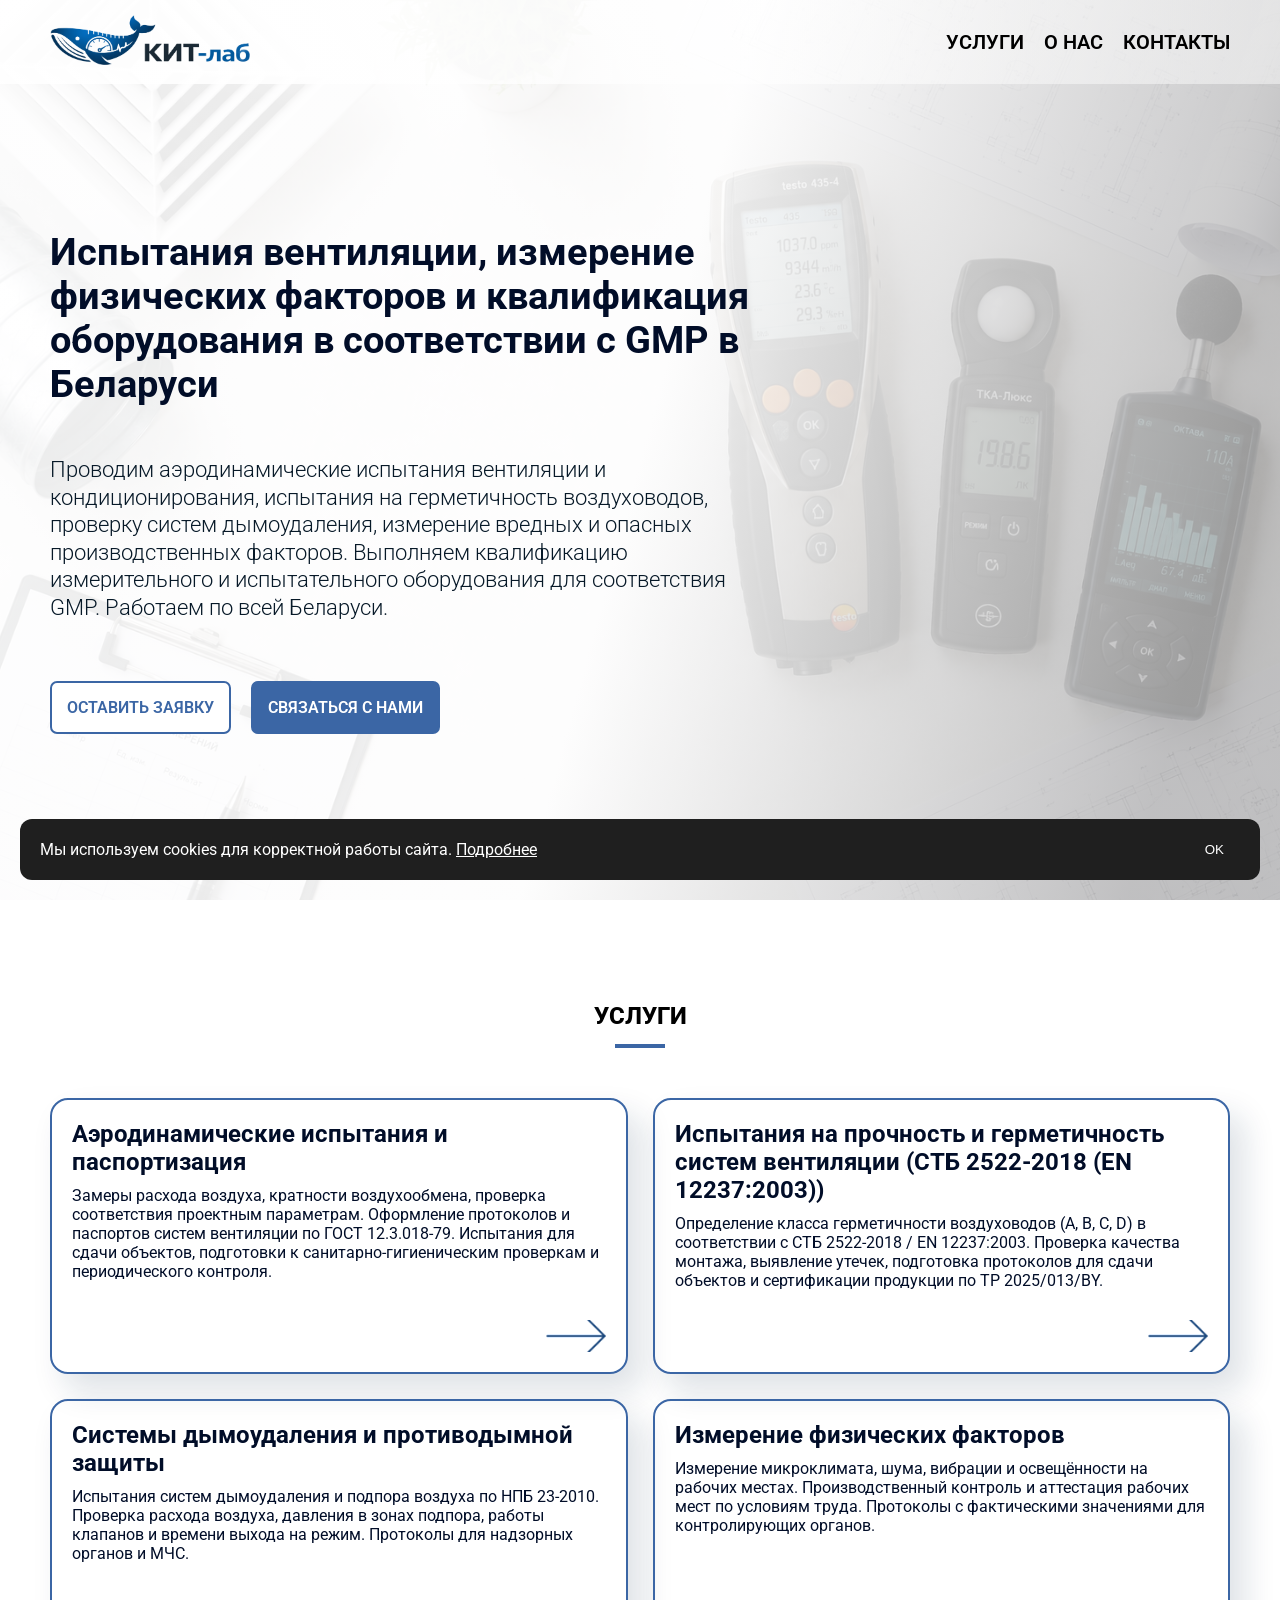
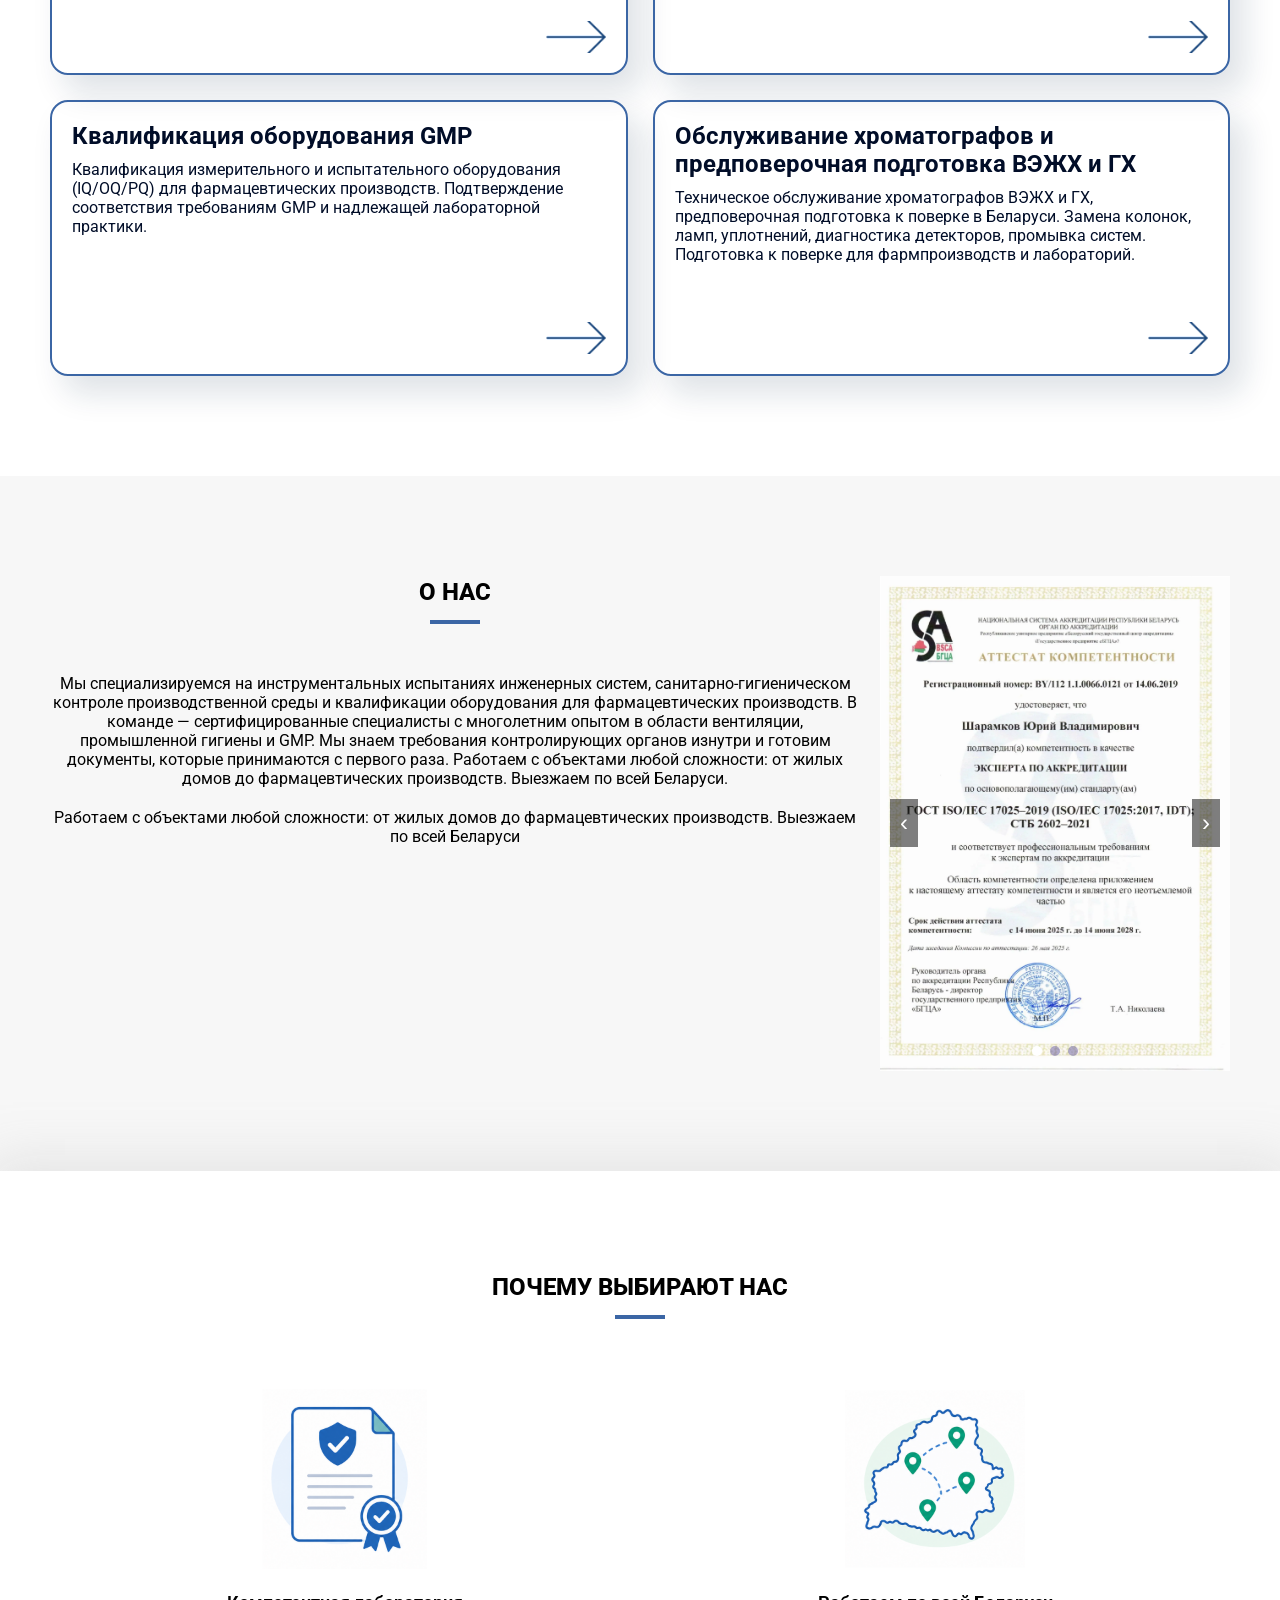
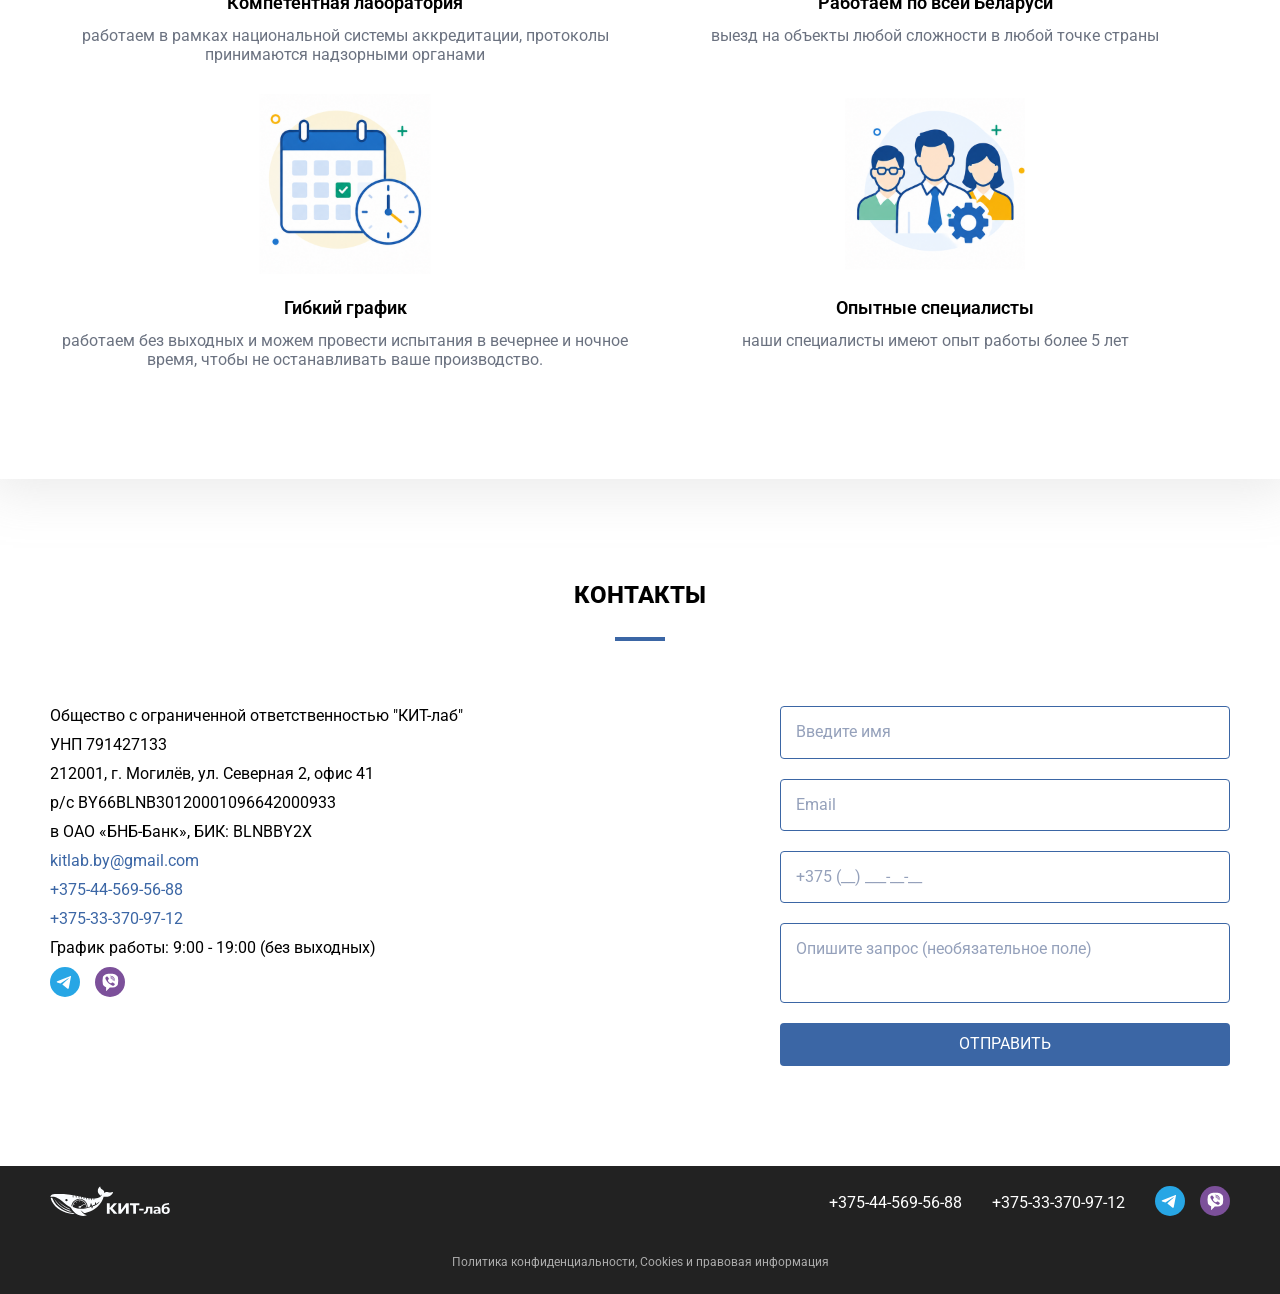
==== commit ecaa2be4: "new page" ====
--- a/index.html
+++ b/index.html
@@ -110,6 +110,37 @@
 						Работаем по всей Беларуси.</h2>
 					<div class="btn-block">
 						<a class="hero-button" href="#contact">Оставить заявку</a>
+						<button class="hero-button btn_color" data-path="modal-1">связаться с нами </button>
+					</div>
+				</div>
+				<div class="modal-wrapper" data-modal-wrapper hidden>
+					<div class="modal" role="dialog" aria-modal="true" data-target="modal-1" hidden>
+						<button class="modal__close" data-modal-close aria-label="Закрыть окно">
+							<svg width="20" height="20" viewBox="0 0 20 20" fill="none" xmlns="http://www.w3.org/2000/svg">
+								<path d="M15 5L5 15" stroke-width="2" stroke-linecap="round" stroke-linejoin="round" />
+								<path d="M5 5L15 15" stroke-width="2" stroke-linecap="round" stroke-linejoin="round" />
+							</svg>
+						</button>
+
+						<h2 class="modal__title">
+							Свяжитесь с нами любым удобным способом
+						</h2>
+						<div class="modal__card">
+							<a href="https://t.me/LabKonsalting" target="_blank">
+								<img src="./img/icons/telegramm.svg" alt="Telegram КИТ-лаб">
+							</a>
+							<a href="viber://chat?number=+375445695688" target="_blank">
+								<img src="./img/icons/viber.svg" alt="Viber КИТ-лаб">
+							</a>
+							<div class="modal__container">
+								<a class="modal__tel" href="tel:+375445695688">+375-44-569-56-88</a>
+								<a class="modal__tel" href="tel:+375333709712">+375-33-370-97-12</a>
+							</div>
+
+						</div>
+						<div class="modal__btns">
+							<button class="modal__btn">Позже</button>
+						</div>
 					</div>
 				</div>
 			</div>
@@ -119,19 +150,20 @@
 		<main class="main">
 			<section class="area" id="area">
 				<div class="container">
+
 					<h2 class="area-title title">Услуги</h2>
 					<span class="line"></span>
+
 					<div class="card-wrapper">
-						<a href="accreditacia.html" class="card-link">
-							<article class="card">
-
+						<a href="aerodinamicheskie_ispytaniya.html" class="card-link">
+							<article class="card">
 								<div class="card-info">
 									<h3 class="card-title">Аэродинамические испытания и паспортизация</h3>
 									<p class="card-text">Замеры расхода воздуха, кратности воздухообмена, проверка соответствия
 										проектным параметрам. Оформление протоколов и паспортов систем вентиляции по ГОСТ
 										12.3.018-79. Испытания для сдачи объектов, подготовки к санитарно-гигиеническим проверкам
 										и периодического контроля.</p>
-									<img class="card-img" src="./img/icons/arrow.png" alt="">
+									<img class="card-img" src="./img/icons/arrow.png" alt="стрелка">
 								</div>
 
 							</article>
@@ -144,7 +176,7 @@
 									<p class="card-text">Определение класса герметичности воздуховодов (A, B, C, D) в
 										соответствии с СТБ 2522-2018 / EN 12237:2003. Проверка качества монтажа, выявление утечек,
 										подготовка протоколов для сдачи объектов и сертификации продукции по ТР 2025/013/BY.</p>
-									<img class="card-img" src="./img/icons/arrow.png" alt="">
+									<img class="card-img" src="./img/icons/arrow.png" alt="стрелка">
 								</div>
 							</article>
 						</a>
@@ -156,7 +188,7 @@
 									<p class="card-text">Испытания систем дымоудаления и подпора воздуха по НПБ 23-2010. Проверка
 										расхода воздуха, давления в зонах подпора, работы клапанов и времени выхода на режим.
 										Протоколы для надзорных органов и МЧС.</p>
-									<img class="card-img" src="./img/icons/arrow.png" alt="">
+									<img class="card-img" src="./img/icons/arrow.png" alt="стрелка">
 								</div>
 
 							</article>
@@ -168,7 +200,7 @@
 									<p class="card-text">Измерение микроклимата, шума, вибрации и освещённости на рабочих местах.
 										Производственный контроль и аттестация рабочих мест по условиям труда. Протоколы с
 										фактическими значениями для контролирующих органов.</p>
-									<img class="card-img" src="./img/icons/arrow.png" alt="">
+									<img class="card-img" src="./img/icons/arrow.png" alt="стрелка">
 								</div>
 							</article>
 						</a>
@@ -179,7 +211,7 @@
 									<p class="card-text">Квалификация измерительного и испытательного оборудования (IQ/OQ/PQ) для
 										фармацевтических производств. Подтверждение соответствия требованиям GMP и надлежащей
 										лабораторной практики.</p>
-									<img class="card-img" src="./img/icons/arrow.png" alt="">
+									<img class="card-img" src="./img/icons/arrow.png" alt="стрелка">
 								</div>
 							</article>
 						</a>
@@ -190,7 +222,7 @@
 									<p class="card-text">Техническое обслуживание хроматографов ВЭЖХ и ГХ, предповерочная
 										подготовка к поверке в Беларуси. Замена колонок, ламп, уплотнений, диагностика детекторов,
 										промывка систем. Подготовка к поверке для фармпроизводств и лабораторий.</p>
-									<img class="card-img" src="./img/icons/arrow.png" alt="">
+									<img class="card-img" src="./img/icons/arrow.png" alt="стрелка">
 								</div>
 							</article>
 						</a>
@@ -214,14 +246,15 @@
 								Работаем с объектами любой сложности: от жилых домов до фармацевтических производств. Выезжаем
 								по всей Беларуси.
 							</p>
-							<p class="about-text text">Работаем с объектами любой сложности: от жилых домов до фармацевтических производств. Выезжаем по всей Беларуси</p>
+							<p class="about-text text">Работаем с объектами любой сложности: от жилых домов до фармацевтических
+								производств. Выезжаем по всей Беларуси</p>
 						</div>
 						<div class="slider">
 							<div class="slides">
 								<img src="img/sertificats/1.01.webp" class="slide active" alt="Сертификат специалиста КИТ-лаб">
 								<img src="img/sertificats/1.03.webp" class="slide" alt="Сертификат специалиста КИТ-лаб">
 								<img src="img/sertificats/1.13.webp" class="slide" alt="Сертификат специалиста КИТ-лаб">
-								
+
 							</div>
 							<div class="dots"></div>
 							<button class="prev">‹</button>
@@ -238,8 +271,9 @@
 						<div class="box-wrap">
 							<article class="why-box">
 								<img src="./img/why/1.png" alt="" class="why-img">
-								<h3>Аккредитованная лаборатория</h3>
-								<p>работаем в рамках национальной системы аккредитации, протоколы принимаются надзорными органами</p>
+								<h3>Компетентная лаборатория</h3>
+								<p>работаем в рамках национальной системы аккредитации, протоколы принимаются надзорными
+									органами</p>
 							</article>
 							<article class="why-box">
 								<img src="./img/why/2.png" alt="" class="why-img">
@@ -249,12 +283,13 @@
 							<article class="why-box">
 								<img src="./img/why/3.png" alt="" class="why-img">
 								<h3>Гибкий график </h3>
-								<p>работаем без выходных и можем провести испытания в вечернее и ночное время, чтобы не останавливать ваше производство.</p>
+								<p>работаем без выходных и можем провести испытания в вечернее и ночное время, чтобы не
+									останавливать ваше производство.</p>
 							</article>
 							<article class="why-box">
 								<img src="./img/why/4.png" alt="" class="why-img">
 								<h3>Опытные специалисты</h3>
-								<p>наши специалисты имеют опыт работы от 5 лет</p>
+								<p>наши специалисты имеют опыт работы более 5 лет</p>
 							</article>
 						</div>
 					</div>
@@ -263,9 +298,10 @@
 			<section class="contact" id="contact">
 				<div class="container">
 					<div class="contact-wrapper">
+						<h2 class="title">контакты</h2>
+						<span class="line"></span>
+						<!-- <div class="contact"></div> -->
 						<div class="contact-info">
-							<h2 class="title">контакты</h2>
-							<span class="line"></span>
 							<ul class="contact-list">
 								<li>Общество с ограниченной ответственностью "КИТ-лаб"</li>
 								<li>УНП 791427133</li>
@@ -275,27 +311,29 @@
 								<li><a class="cont-link" href="mailto:kitlab.by@gmail.com">kitlab.by@gmail.com</a></li>
 								<li><a class="cont-link" href="tel:+375445695688">+375-44-569-56-88</a></li>
 								<li><a class="cont-link" href="tel:+375333709712">+375-33-370-97-12</a></li>
-
+								<li>График работы: 9:00 - 19:00 (без выходных)</li>
+								<li>
+									<ul class="contact-list-flex">
+										<li>
+											<a href="https://t.me/LabKonsalting" target="_blank">
+												<img class="sotial-img" src="./img/icons/telegramm.svg" alt="Telegram КИТ-лаб">
+											</a>
+										</li>
+										<li><a href="viber://chat?number=+375445695688" target="_blank">
+												<img class="sotial-img" src="./img/icons/viber.svg" alt="Viber КИТ-лаб">
+											</a></li>
+									</ul>
+								</li>
 							</ul>
-							<ul class="contact-list-flex">
-								<li>
-									<a href="https://t.me/LabKonsalting" target="_blank">
-										<img class="sotial-img" src="./img/icons/telegramm.svg" alt="Telegram КИТ-лаб">
-									</a>
-								</li>
-								<li><a href="viber://chat?number=+375445695688" target="_blank">
-										<img class="sotial-img" src="./img/icons/viber.svg" alt="Viber КИТ-лаб">
-									</a></li>
-							</ul>
-						</div>
-						<div class="contact-form">
-							<form id="contactForm" action="https://formspree.io/f/xvzlyvwe" method="POST">
-								<input type="text" name="name" required placeholder="Введите имя">
-								<!-- <input type="text" name="company" placeholder="Название организации"> -->
-								<input type="email" name="email" required placeholder="Email">
-								<input type="tel" name="tel" id="phone" required placeholder="+375 (__) ___-__-__"
-									pattern="^\+375\s\(\d{2}\)\s\d{3}-\d{2}-\d{2}$">
-								<!-- <div class="fieldset-wrap">
+
+							<div class="contact-form">
+								<form id="contactForm" action="https://formspree.io/f/xvzlyvwe" method="POST">
+									<input type="text" name="name" required placeholder="Введите имя">
+									<!-- <input type="text" name="company" placeholder="Название организации"> -->
+									<input type="email" name="email" required placeholder="Email">
+									<input type="tel" name="tel" id="phone" required placeholder="+375 (__) ___-__-__"
+										pattern="^\+375\s\(\d{2}\)\s\d{3}-\d{2}-\d{2}$">
+									<!-- <div class="fieldset-wrap">
 									<fieldset>
 										<legend>выберете запрос</legend>
 										<div class="checkbox-item">
@@ -320,13 +358,15 @@
 										</div>
 									</fieldset>
 								</div> -->
-								<textarea name="message" placeholder="Опишите запрос (необязательное поле)"></textarea>
-
-								<button class="btn-form" type="submit">Отправить</button>
-							</form>
-
-							<p id="formStatus"></p>
-						</div>
+									<textarea name="message" placeholder="Опишите запрос (необязательное поле)"></textarea>
+
+									<button class="btn-form" type="submit">Отправить</button>
+								</form>
+
+								<p id="formStatus"></p>
+							</div>
+						</div>
+
 					</div>
 				</div>
 			</section>
@@ -414,6 +454,7 @@
 							<img class="sotial-img" src="./img/icons/viber.svg" alt="Viber КИТ-лаб">
 						</a>
 					</div>
+
 				</div>
 			</div>
 			<a class="policy-privacy" href="privacy-policy.html">Политика конфиденциальности, Cookies и правовая
--- a/css/style.css
+++ b/css/style.css
@@ -28,7 +28,7 @@
 }
 
 :root {
-	--font-fam: "Roboto", sans-serif;
+	--font-fam: "Roboto";
 	--txt-color: #6B7280;
 	--bg-color: #f7f7f7;;
 	--title-color: #010d28;
@@ -40,8 +40,11 @@
 	scroll-behavior: smooth;
 }
 body {
-	font-family: var(--font-fam);
-	width: 100%;
+	font-family: var(--font-fam), sans-serif;
+	width: 100%;
+}
+.no-scroll {
+	 overflow: hidden;
 }
 section {
 	padding: 100px 0;
@@ -102,16 +105,7 @@
 .menu-item:hover {
 	transform: translateY(-2px);
 }
-/* .menulink {
-	transition: 0.3s all ease-in-out;
-	color: #111;
-}
-.menulink:visited{
-	color: #222222;
-}
-.menulink:hover {
-	color: var(--primary-color);
-} */
+
 .link-main{
 	color: #000000;
 }
@@ -170,31 +164,157 @@
 
 .btn-block {
 	display: flex;
+	gap: 20px;
 	/* justify-content: center; */
 }
 .hero-button {
-	background-color: var(--primary-color);
+	background-color: #ffffff;
 	padding: 15px 15px;
+	border: 2px solid var(--primary-color);
 	border-radius: 7px;
 	font-size: 16px;
 	font-weight: 600;
 	text-transform: uppercase;
+	color: var(--primary-color);
+	margin-bottom: 20px;
+	transition: all 0.2s ease-in;
+	font-family: var(--font-fam);
+	text-align: center;
+}
+.hero-button:hover {
+	/* background-color: var(--primary-color);
+	color: #ffffff */
+	scale: 0.95;
+}
+.btn_color {
+	background-color: var(--primary-color);
 	color: #ffffff;
-	margin-bottom: 20px;
-	transition: all 0.3s ease-in;
-}
-.hero-button:hover {
+}
+/* .btn_color:hover {
 	background-color: #ffffff;
 	color: var(--primary-color);
-	
-}
-
+} */
 .wrap {
 	display: flex;
 	flex-direction: column;
 }
 main {
   flex: 1 0 auto;
+}
+.modal-wrapper {
+	display: flex;
+	position: fixed;
+	inset: 0;
+	z-index: 10000;
+	padding: 40px 0;
+	cursor: pointer;
+	overflow-y: auto;
+	overflow-x: hidden;
+	opacity: 0;
+	visibility: hidden;
+}
+.modal-wrapper--open {
+  opacity: 1;
+  visibility: visible;
+}
+.modal {
+	position: relative;
+	display: flex;
+	flex-direction: column;
+	gap: 16px;
+	max-width: 542px;
+	margin: auto;
+	border: 1px solid #3b65a5a6;
+	border-radius: 32px;
+	backdrop-filter: blur(32px);
+	box-shadow: 8px 20px 16px 17px rgba(0, 0, 0, 0.35);;
+	background: rgb(255 255 255 / 91%);
+	cursor: default;
+	padding: 40px 30px;
+}
+.modal__close {
+  position: absolute;
+  right: 20px;
+  top: 20px;
+  display: flex;
+  align-items: center;
+  justify-content: center;
+  /* border: 1px solid rgba(5, 5, 5, 0.203); */
+  border-radius: 100px;
+  width: 36px;
+  height: 36px;
+  color: #000000;
+  background: rgba(5, 5, 5, 0.203);
+  cursor: pointer;
+  transition: background 0.3s, color 0.3s;
+}
+
+.modal__close svg {
+  display: block;
+  width: 20px;
+  height: 20px;
+  stroke: currentColor;
+}
+
+.modal__close:hover {
+  color: #ffffff;
+  background: var(--primary-color);
+}
+.modal__btns {
+  display: flex;
+  gap: 12px;
+}
+
+.modal__btn {
+  display: inline-flex;
+  align-items: center;
+  justify-content: center;
+  border: none;
+  flex: 1;
+  border-radius: 6px;
+  padding: 16px;
+  font-family: inherit;
+  font-weight: 700;
+  font-size: 16px;
+  line-height: 120%;
+  color: #fff;
+  cursor: pointer;
+  background: var(--primary-color);;
+  transition: background 0.3s, color 0.3s;
+  text-transform: uppercase;
+}
+
+.modal__btn:hover {
+  color: #ffffff;
+  background: #3b65a5a6;
+}
+.modal__title {
+	text-align: center;
+	margin: 20px 0;
+}
+.modal__card {
+	display: flex;
+	justify-content: center;
+	gap: 20px;
+
+}
+.modal__card a {
+	transition: transform 0.3s ease-in-out;
+}
+.modal__card a:hover{
+	transform: translateY(-2px);
+}
+.modal__container {
+	display: flex;
+	flex-direction: column;
+	gap: 2px;
+}
+.modal__tel {
+	color: #000000;
+	transition: color 0.3s ease-in;
+}
+.modal__tel:hover {
+	color: var(--primary-color);
 }
 
 /* секция о нас */
@@ -269,9 +389,10 @@
 	font-weight: 800;
 	margin-bottom: 10px;
 }
-span.line{
+.line{
 	display: block;
 	max-width: 50px;
+	width: 100%;
 	height: 4px;
 	background-color: var(--primary-color);
 	margin: 0 auto;
@@ -377,7 +498,9 @@
 }
 
 .box-wrap {
-	display: flex;
+	display: grid;
+	grid-template-columns: 1fr 1fr;
+	grid-template-rows: 1fr 1fr;
 	
 }
 /* .why-box:nth-child(2) {
@@ -392,12 +515,14 @@
 	display: flex;
 	flex-direction: column;
 	align-items: center;
+	
 }
 .why-box h3 {
 	font-size: 18px;
 	font-weight: 600;
 	line-height: 150%;
 	text-align: center;
+	margin-bottom: 10px;
 }
 .why-box p {
 	font-size: 16px;
@@ -405,7 +530,7 @@
 	color: var(--txt-color);
 }
 .why-img {
-	width: 100px;
+	width: 200px;
 	margin-bottom: 10px;
 	
 }
@@ -418,6 +543,7 @@
 
 .contact-wrapper {
 	display: flex;
+	flex-direction: column;
 	justify-content: space-between;
 	gap: 15px;
 }
@@ -435,8 +561,14 @@
 .cont-link:hover {
 	color: #3b6bb3;
 }
+.contact-info {
+	display: flex;
+	justify-content: space-between;
+	gap: 15px;
+}
 .contact-form {
-	min-width: 500px;
+	min-width: 450px;
+	
 }
 .contact-form form{
 	display: flex;
@@ -524,7 +656,7 @@
 	transform: translateY(-3px);
 }
 
-/* секция полезные материалы */
+/* секция полезные материалы
 .useful-materials {
 	background-color: var(--bg-color);
 	box-shadow: 0px 0px 50px 12px rgba(172, 172, 172, 0.26);
@@ -576,11 +708,11 @@
 .news-text {
 	display: -webkit-box;
   -webkit-line-clamp: 3; /* Количество строк */
-  -webkit-box-orient: vertical;
+  /* -webkit-box-orient: vertical;
   overflow: hidden; /* Скрывает лишний текст */
   
-}
-.news-link {
+/* } */
+/* .news-link {
 	flex-shrink: 0;
 	color: #010101;
 
@@ -601,7 +733,7 @@
 .news-button:hover {
 	background-color: var(--txt-color);
 	transform: translateY(-3px);
-}
+}  */
 
 #scrollTopBtn {
   position: fixed;
@@ -728,66 +860,6 @@
 
 
 
-/* Cтраница с новостями_________ */
-.stoty-wrap {
-	display: grid;
-	grid-template-columns: repeat(3, 1fr);
-	gap: 28px;
-	margin-bottom: 50px;
-}
-.story-box:first-child {
-	grid-column: span  2; 
-  /* grid-row: span 1; */
-}
-.stoty-wrap:nth-child(2) {
-	grid-column: span  1; 
-  grid-row: span 2;
-}
-.story-box{
-	display: flex;
-	flex-direction: column;
-	gap: 20px;
-	justify-content: space-between;
-}
-.story-box:nth-child(2) .story-img{
-	flex-grow: 1;
-}
-.story-img {
-	width: 100%;
-	object-fit: cover;
-	border-radius: 10px;
-}
-
-.story-title {
-	font-size: 22px;
-	margin-bottom: 20px;
-}
-.story-text {
-	display: -webkit-box;
-	line-clamp: 5;
-  -webkit-line-clamp: 5; /* Количество строк */
-  -webkit-box-orient: vertical;
-  overflow: hidden;
-}
-.story-btn {
-	width: 100%;
-	background-color: var(--primary-color);
-	color: #ffffff;
-	font-size: 18px;
-	border-radius: 5px;
-	padding: 10px 30px;
-	transition: all 0.2s ease-in-out;
-	text-align: center;
-}
-.story-btn:hover {
-	background-color: var(--txt-color);
-	transform: translateY(-3px);
-}
-
-/* _______________Cтраница с новостями */
-
-
-
 /* cookie ____*/
 .cookie-banner {
 	position: fixed;
@@ -824,6 +896,9 @@
 /* _____ cookie*/
 
 /* адаптив для планшетов */
+@media screen and (max-width: 800px ) {
+
+}
 @media screen and (max-width: 768px ) {
 	.burger {
     display: flex;
@@ -844,22 +919,18 @@
 	z-index: 100;
   }
    .link-main{
-	 color: #ffffff;
+	 color: #1f1d1d;
+        font-size: 29px;
   }
   .link-main:visited {
-	color: #ffffff;
-  }
-  .menulink {
-	color: #000000;
+	 color: #1f1d1d;
   }
   .menu-list {
     flex-direction: column;
     padding: 20px;
 	color: #ebebeb;
   }
-  .menulink:visited {
-	color: #000000;
-  }
+ 
   .menu.active {
     transform: translateY(0);
 	 opacity: 1;
@@ -881,17 +952,23 @@
   .burger.active span:nth-child(3) {
     transform: rotate(-45deg) translate(8px, -5px);
   }
+
+
 	.header-hero {
 	background-attachment: unset;
 	}
+	.card-wrapper {
+	grid-template-columns:  1fr;
+}
 	.about-wrapper {
 		flex-direction: column;
 	}
 	.about-img {
 		align-self: center;
 	}
-	.news-card-wrapper {
-		flex-direction: column;
+
+	.contact-info {
+		text-align: center;
 	}
 	.contact-wrapper {
 		flex-direction: column;
@@ -899,6 +976,9 @@
 	.contact-form {
 		align-self: center;
 	}
+	.contact-list-flex {
+		justify-content: center
+	}
 	
 	.sotial {
 	align-self: center;
@@ -937,20 +1017,8 @@
 /* адаптив телефон */
 @media screen and (max-width: 576px){
 
-	.box-wrap {
-		flex-direction: column;
-		
-	}
-	.why-box:nth-child(2) {
-	border-right: none;
-	border-left: none;
-	border-bottom: 2px solid #4f8ff0;
-	border-top: 2px solid #4f8ff0;
-}
-.card-wrapper {
-
-	grid-template-columns:  1fr;
-}
+
+
 
 .card::before {
 	display: none;
@@ -958,6 +1026,9 @@
 .about-wrap {
 	flex-direction: column;
 	gap: 20px;
+}
+.box-wrap {
+	grid-template-columns: 1fr;
 }
 .footer-contact {
 		flex-direction: column;
